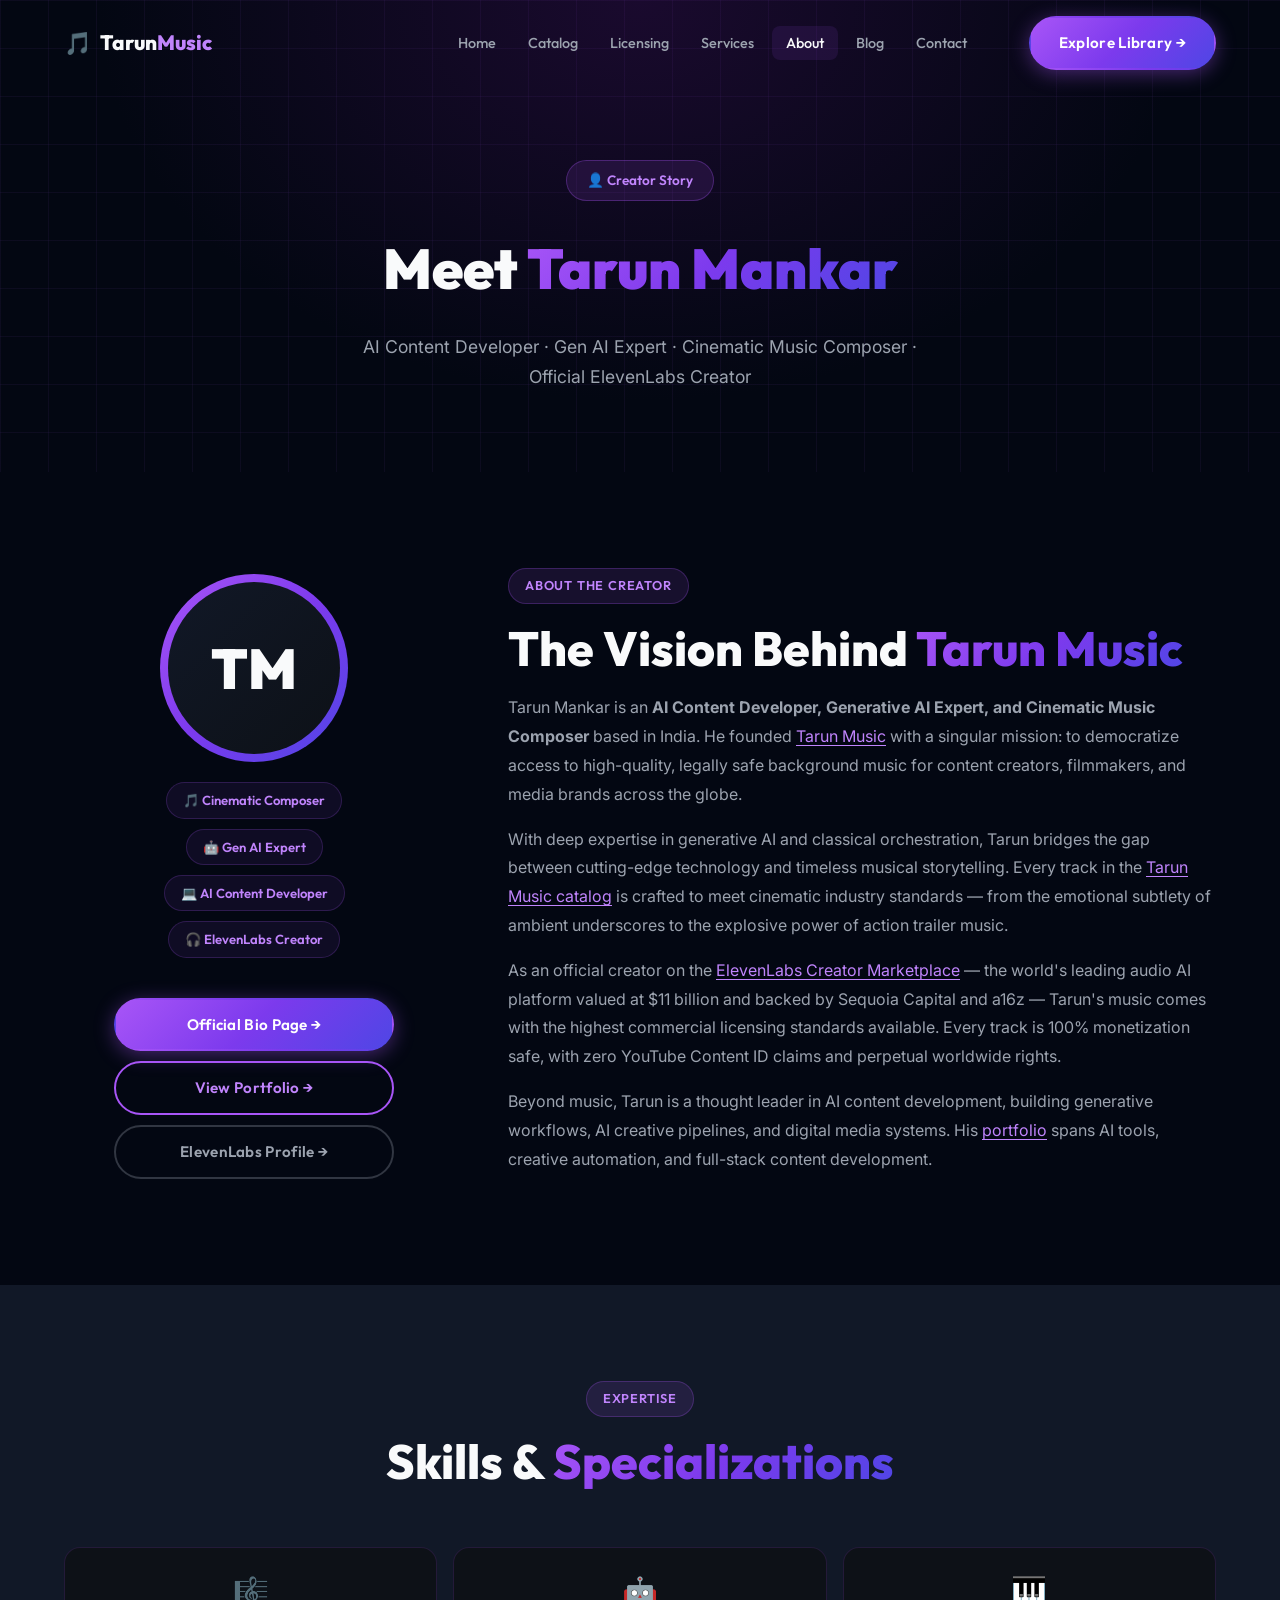
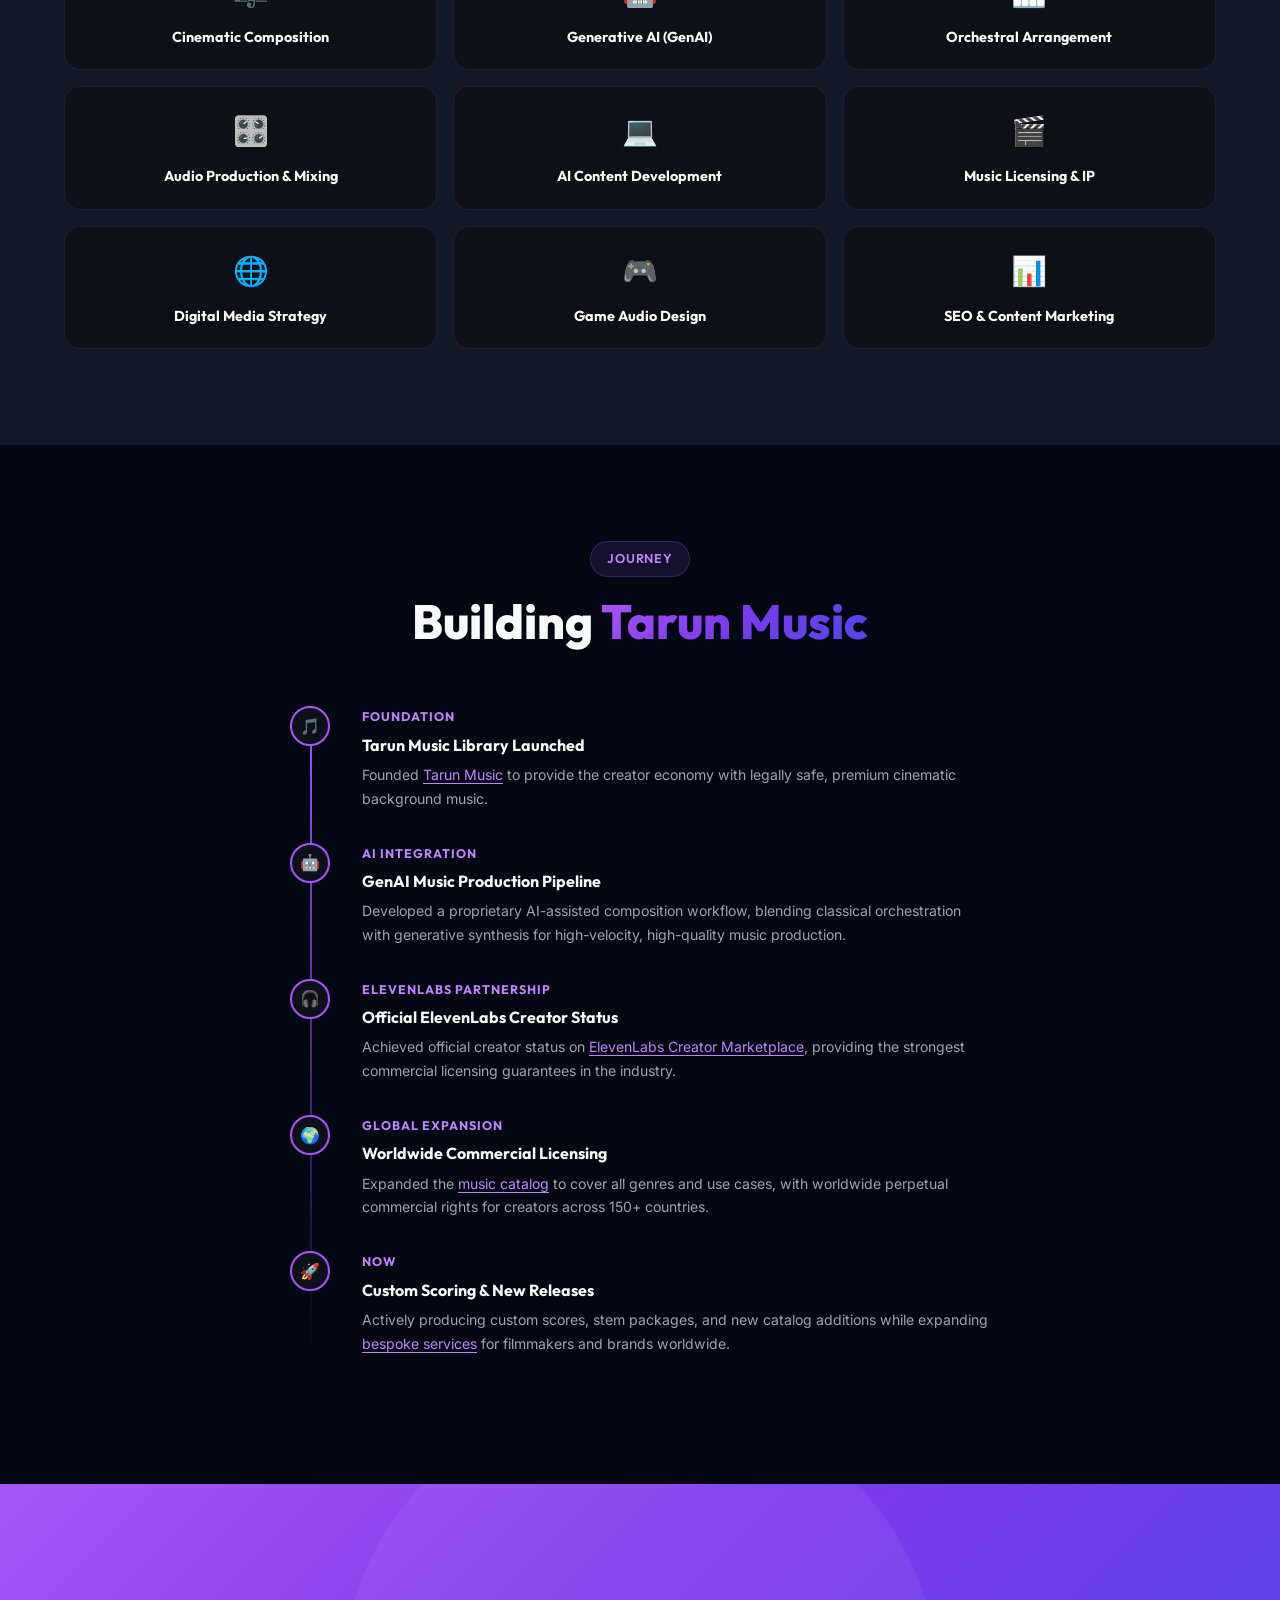
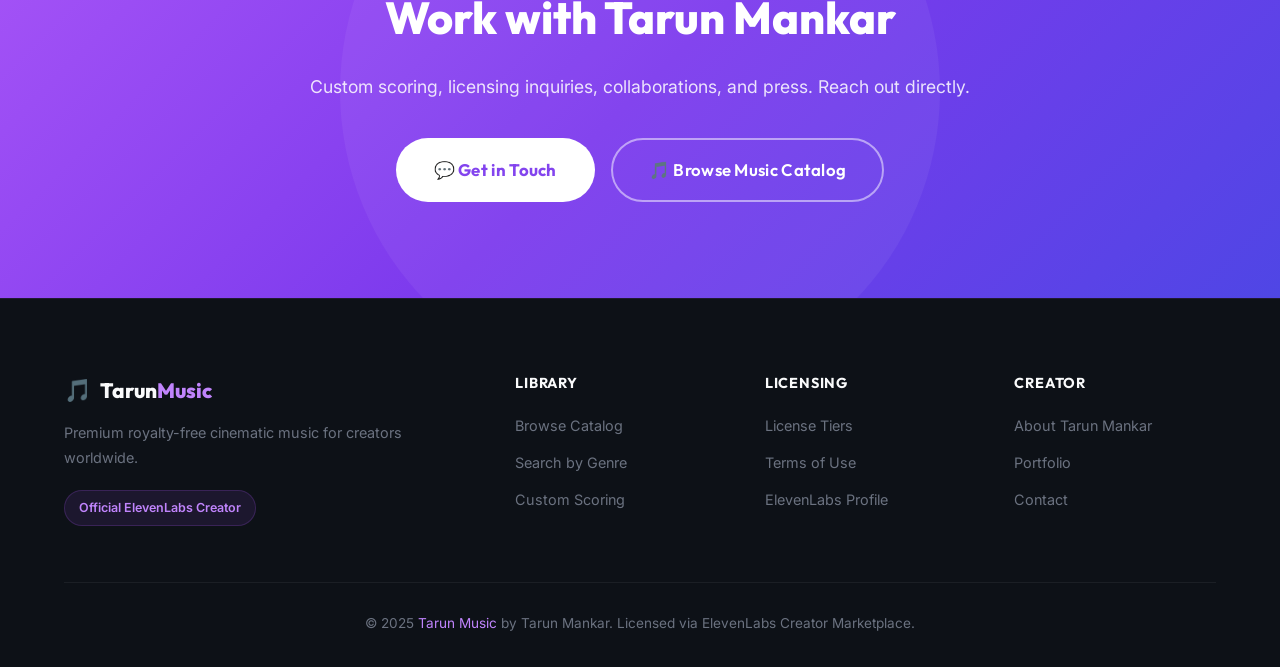
==== about.html @ e1d37060 "feat: Tarun Music SEO Backlink Site - initial release" ====
<!DOCTYPE html>
<html lang="en">
<head>
  <meta charset="UTF-8" />
  <meta name="viewport" content="width=device-width, initial-scale=1.0" />
  <title>About Tarun Mankar — AI Content Developer & Cinematic Music Composer</title>
  <meta name="description" content="Meet Tarun Mankar — AI Content Developer, Gen AI Expert & Cinematic Music Composer behind Tarun Music. Official ElevenLabs Creator. Builder of India's premier royalty-free music library." />
  <meta name="keywords" content="tarun mankar, ai content developer, gen ai expert, cinematic music composer, elevenlabs creator, tarun music about, india music composer" />
  <link rel="canonical" href="https://www.tarunmusic.co.in/about" />
  <link rel="preconnect" href="https://fonts.googleapis.com" />
  <link rel="preconnect" href="https://fonts.gstatic.com" crossorigin />
  <link href="https://fonts.googleapis.com/css2?family=Outfit:wght@300;400;500;600;700;800;900&family=Inter:wght@300;400;500;600&display=swap" rel="stylesheet" />
  <link rel="stylesheet" href="css/style.css" />
  <style>
    .timeline {
      position: relative;
      max-width: 700px;
      margin: 40px auto 0;
    }
    .timeline::before {
      content: '';
      position: absolute;
      left: 20px;
      top: 0;
      bottom: 0;
      width: 2px;
      background: linear-gradient(to bottom, var(--primary), transparent);
    }
    .timeline-item {
      display: flex;
      gap: 32px;
      align-items: flex-start;
      margin-bottom: 32px;
      position: relative;
    }
    .tl-dot {
      width: 40px;
      height: 40px;
      flex-shrink: 0;
      border-radius: 50%;
      background: var(--bg-card);
      border: 2px solid var(--primary);
      display: flex;
      align-items: center;
      justify-content: center;
      font-size: 1rem;
      z-index: 1;
    }
    .tl-content { flex-grow: 1; }
    .tl-year {
      font-family: var(--font-heading);
      font-size: 0.78rem;
      font-weight: 700;
      color: var(--primary-light);
      letter-spacing: 1px;
      text-transform: uppercase;
      margin-bottom: 4px;
    }
    .tl-title {
      font-family: var(--font-heading);
      font-weight: 700;
      margin-bottom: 4px;
    }
    .tl-desc { font-size: 0.88rem; color: var(--text-secondary); }
    .skills-grid {
      display: grid;
      grid-template-columns: repeat(3, 1fr);
      gap: 16px;
      margin-top: 32px;
    }
    .skill-item {
      background: var(--bg-card);
      border: 1px solid var(--bg-card-border);
      border-radius: var(--radius);
      padding: 20px;
      text-align: center;
      transition: all var(--transition);
    }
    .skill-item:hover {
      border-color: rgba(168,85,247,0.4);
      transform: translateY(-3px);
    }
    .skill-icon { font-size: 1.8rem; margin-bottom: 8px; }
    .skill-name { font-family: var(--font-heading); font-weight: 700; font-size: 0.9rem; }
    @media (max-width: 768px) {
      .skills-grid { grid-template-columns: repeat(2, 1fr); }
    }
  </style>
</head>
<body>
  <nav class="navbar" id="navbar">
    <div class="nav-container">
      <a href="index.html" class="nav-logo">
        <span class="logo-icon">🎵</span>
        <span class="logo-text">Tarun<span class="logo-accent">Music</span></span>
      </a>
      <ul class="nav-links" id="navLinks">
        <li><a href="index.html" class="nav-link">Home</a></li>
        <li><a href="catalog.html" class="nav-link">Catalog</a></li>
        <li><a href="licensing.html" class="nav-link">Licensing</a></li>
        <li><a href="services.html" class="nav-link">Services</a></li>
        <li><a href="about.html" class="nav-link active">About</a></li>
        <li><a href="blog.html" class="nav-link">Blog</a></li>
        <li><a href="contact.html" class="nav-link">Contact</a></li>
      </ul>
      <a href="https://www.tarunmusic.co.in/catalog" target="_blank" rel="noopener" class="btn btn-primary nav-cta">Explore Library →</a>
      <button class="hamburger" id="hamburger" aria-label="Toggle menu">
        <span></span><span></span><span></span>
      </button>
    </div>
  </nav>

  <section class="page-hero">
    <div class="container">
      <div class="hero-badge">👤 Creator Story</div>
      <h1 class="page-hero-title">Meet <span class="gradient-text">Tarun Mankar</span></h1>
      <p class="page-hero-subtitle">AI Content Developer · Gen AI Expert · Cinematic Music Composer · Official ElevenLabs Creator</p>
    </div>
  </section>

  <!-- Creator Bio -->
  <section class="section" style="background: var(--bg-base);">
    <div class="container">
      <div class="creator-inner">
        <div class="creator-visual">
          <div class="creator-avatar">
            <div class="avatar-ring"></div>
            <div class="avatar-inner">TM</div>
          </div>
          <div class="creator-badges">
            <div class="cb-badge">🎵 Cinematic Composer</div>
            <div class="cb-badge">🤖 Gen AI Expert</div>
            <div class="cb-badge">💻 AI Content Developer</div>
            <div class="cb-badge">🎧 ElevenLabs Creator</div>
          </div>
          <div style="margin-top: 16px; display: flex; flex-direction: column; gap: 10px; align-items: center; width: 100%;">
            <a href="https://www.tarunmusic.co.in/about" target="_blank" rel="noopener" class="btn btn-primary" style="width: 100%; max-width: 280px; justify-content: center;" id="about-official-btn">Official Bio Page →</a>
            <a href="https://tarunmankar.github.io/" target="_blank" rel="noopener" class="btn btn-outline" style="width: 100%; max-width: 280px; justify-content: center;" id="about-portfolio-btn">View Portfolio →</a>
            <a href="https://elevenlabs.io/app/music/explore/creator/LfAdKsiGjPdvt8Qcs1o6" target="_blank" rel="noopener" class="btn btn-ghost" style="width: 100%; max-width: 280px; justify-content: center;" id="about-el-btn">ElevenLabs Profile →</a>
          </div>
        </div>
        <div class="creator-content">
          <span class="section-tag">About the Creator</span>
          <h2 class="section-title">The Vision Behind <span class="gradient-text">Tarun Music</span></h2>
          <p class="creator-bio">
            Tarun Mankar is an <strong>AI Content Developer, Generative AI Expert, and Cinematic Music Composer</strong> based in India. He founded <a href="https://www.tarunmusic.co.in" target="_blank" rel="noopener" class="inline-link">Tarun Music</a> with a singular mission: to democratize access to high-quality, legally safe background music for content creators, filmmakers, and media brands across the globe.
          </p>
          <p class="creator-bio">
            With deep expertise in generative AI and classical orchestration, Tarun bridges the gap between cutting-edge technology and timeless musical storytelling. Every track in the <a href="https://www.tarunmusic.co.in/catalog" target="_blank" rel="noopener" class="inline-link">Tarun Music catalog</a> is crafted to meet cinematic industry standards — from the emotional subtlety of ambient underscores to the explosive power of action trailer music.
          </p>
          <p class="creator-bio">
            As an official creator on the <a href="https://elevenlabs.io/app/music/explore/creator/LfAdKsiGjPdvt8Qcs1o6" target="_blank" rel="noopener" class="inline-link">ElevenLabs Creator Marketplace</a> — the world's leading audio AI platform valued at $11 billion and backed by Sequoia Capital and a16z — Tarun's music comes with the highest commercial licensing standards available. Every track is 100% monetization safe, with zero YouTube Content ID claims and perpetual worldwide rights.
          </p>
          <p class="creator-bio">
            Beyond music, Tarun is a thought leader in AI content development, building generative workflows, AI creative pipelines, and digital media systems. His <a href="https://tarunmankar.github.io/" target="_blank" rel="noopener" class="inline-link">portfolio</a> spans AI tools, creative automation, and full-stack content development.
          </p>
        </div>
      </div>
    </div>
  </section>

  <!-- Skills -->
  <section class="section" style="background: var(--bg-card-2);">
    <div class="container">
      <div class="section-header">
        <span class="section-tag">Expertise</span>
        <h2 class="section-title">Skills &amp; <span class="gradient-text">Specializations</span></h2>
      </div>
      <div class="skills-grid">
        <div class="skill-item"><div class="skill-icon">🎼</div><div class="skill-name">Cinematic Composition</div></div>
        <div class="skill-item"><div class="skill-icon">🤖</div><div class="skill-name">Generative AI (GenAI)</div></div>
        <div class="skill-item"><div class="skill-icon">🎹</div><div class="skill-name">Orchestral Arrangement</div></div>
        <div class="skill-item"><div class="skill-icon">🎛️</div><div class="skill-name">Audio Production &amp; Mixing</div></div>
        <div class="skill-item"><div class="skill-icon">💻</div><div class="skill-name">AI Content Development</div></div>
        <div class="skill-item"><div class="skill-icon">🎬</div><div class="skill-name">Music Licensing &amp; IP</div></div>
        <div class="skill-item"><div class="skill-icon">🌐</div><div class="skill-name">Digital Media Strategy</div></div>
        <div class="skill-item"><div class="skill-icon">🎮</div><div class="skill-name">Game Audio Design</div></div>
        <div class="skill-item"><div class="skill-icon">📊</div><div class="skill-name">SEO &amp; Content Marketing</div></div>
      </div>
    </div>
  </section>

  <!-- Timeline -->
  <section class="section" style="background: var(--bg-base);">
    <div class="container">
      <div class="section-header">
        <span class="section-tag">Journey</span>
        <h2 class="section-title">Building <span class="gradient-text">Tarun Music</span></h2>
      </div>
      <div class="timeline">
        <div class="timeline-item">
          <div class="tl-dot">🎵</div>
          <div class="tl-content">
            <div class="tl-year">Foundation</div>
            <div class="tl-title">Tarun Music Library Launched</div>
            <p class="tl-desc">Founded <a href="https://www.tarunmusic.co.in" target="_blank" rel="noopener" class="inline-link">Tarun Music</a> to provide the creator economy with legally safe, premium cinematic background music.</p>
          </div>
        </div>
        <div class="timeline-item">
          <div class="tl-dot">🤖</div>
          <div class="tl-content">
            <div class="tl-year">AI Integration</div>
            <div class="tl-title">GenAI Music Production Pipeline</div>
            <p class="tl-desc">Developed a proprietary AI-assisted composition workflow, blending classical orchestration with generative synthesis for high-velocity, high-quality music production.</p>
          </div>
        </div>
        <div class="timeline-item">
          <div class="tl-dot">🎧</div>
          <div class="tl-content">
            <div class="tl-year">ElevenLabs Partnership</div>
            <div class="tl-title">Official ElevenLabs Creator Status</div>
            <p class="tl-desc">Achieved official creator status on <a href="https://elevenlabs.io/app/music/explore/creator/LfAdKsiGjPdvt8Qcs1o6" target="_blank" rel="noopener" class="inline-link">ElevenLabs Creator Marketplace</a>, providing the strongest commercial licensing guarantees in the industry.</p>
          </div>
        </div>
        <div class="timeline-item">
          <div class="tl-dot">🌍</div>
          <div class="tl-content">
            <div class="tl-year">Global Expansion</div>
            <div class="tl-title">Worldwide Commercial Licensing</div>
            <p class="tl-desc">Expanded the <a href="https://www.tarunmusic.co.in/catalog" target="_blank" rel="noopener" class="inline-link">music catalog</a> to cover all genres and use cases, with worldwide perpetual commercial rights for creators across 150+ countries.</p>
          </div>
        </div>
        <div class="timeline-item">
          <div class="tl-dot">🚀</div>
          <div class="tl-content">
            <div class="tl-year">Now</div>
            <div class="tl-title">Custom Scoring &amp; New Releases</div>
            <p class="tl-desc">Actively producing custom scores, stem packages, and new catalog additions while expanding <a href="https://www.tarunmusic.co.in/services" target="_blank" rel="noopener" class="inline-link">bespoke services</a> for filmmakers and brands worldwide.</p>
          </div>
        </div>
      </div>
    </div>
  </section>

  <section class="cta-banner section">
    <div class="container">
      <div class="cta-inner">
        <div class="cta-orb"></div>
        <h2 class="cta-title">Work with Tarun Mankar</h2>
        <p class="cta-subtitle">Custom scoring, licensing inquiries, collaborations, and press. Reach out directly.</p>
        <div class="cta-buttons">
          <a href="https://www.tarunmusic.co.in/contact" target="_blank" rel="noopener" class="btn btn-white btn-lg" id="cta-about-contact">💬 Get in Touch</a>
          <a href="https://www.tarunmusic.co.in/catalog" target="_blank" rel="noopener" class="btn btn-outline-white btn-lg" id="cta-about-catalog">🎵 Browse Music Catalog</a>
        </div>
      </div>
    </div>
  </section>

  <footer class="footer">
    <div class="container">
      <div class="footer-grid">
        <div class="footer-brand"><a href="index.html" class="nav-logo"><span class="logo-icon">🎵</span><span class="logo-text">Tarun<span class="logo-accent">Music</span></span></a><p class="footer-tagline">Premium royalty-free cinematic music for creators worldwide.</p><div class="footer-el-badge">Official ElevenLabs Creator</div></div>
        <div class="footer-col"><h4 class="footer-heading">Library</h4><ul class="footer-links"><li><a href="https://www.tarunmusic.co.in/catalog" target="_blank" rel="noopener">Browse Catalog</a></li><li><a href="https://www.tarunmusic.co.in/search" target="_blank" rel="noopener">Search by Genre</a></li><li><a href="https://www.tarunmusic.co.in/services" target="_blank" rel="noopener">Custom Scoring</a></li></ul></div>
        <div class="footer-col"><h4 class="footer-heading">Licensing</h4><ul class="footer-links"><li><a href="https://www.tarunmusic.co.in/licensing" target="_blank" rel="noopener">License Tiers</a></li><li><a href="https://www.tarunmusic.co.in/terms" target="_blank" rel="noopener">Terms of Use</a></li><li><a href="https://elevenlabs.io/app/music/explore/creator/LfAdKsiGjPdvt8Qcs1o6" target="_blank" rel="noopener">ElevenLabs Profile</a></li></ul></div>
        <div class="footer-col"><h4 class="footer-heading">Creator</h4><ul class="footer-links"><li><a href="https://www.tarunmusic.co.in/about" target="_blank" rel="noopener">About Tarun Mankar</a></li><li><a href="https://tarunmankar.github.io/" target="_blank" rel="noopener">Portfolio</a></li><li><a href="https://www.tarunmusic.co.in/contact" target="_blank" rel="noopener">Contact</a></li></ul></div>
      </div>
      <div class="footer-bottom"><p>© 2025 <a href="https://www.tarunmusic.co.in" target="_blank" rel="noopener">Tarun Music</a> by Tarun Mankar. Licensed via ElevenLabs Creator Marketplace.</p></div>
    </div>
  </footer>

  <script src="js/main.js"></script>
</body>
</html>
---- css/style.css ----
/* =============================================
   Tarun Music Backlink Site — Main Stylesheet
   ============================================= */

@import url('https://fonts.googleapis.com/css2?family=Outfit:wght@300;400;500;600;700;800;900&family=Inter:wght@300;400;500;600&display=swap');

/* === CSS Variables === */
:root {
  --primary: #a855f7;
  --primary-dark: #7c3aed;
  --primary-light: #c084fc;
  --accent: #f59e0b;
  --accent-glow: #fbbf24;
  --bg-base: #030712;
  --bg-card: #0d1117;
  --bg-card-2: #111827;
  --bg-card-border: rgba(168,85,247,0.15);
  --text-primary: #f9fafb;
  --text-secondary: #9ca3af;
  --text-muted: #6b7280;
  --gradient-main: linear-gradient(135deg, #a855f7 0%, #7c3aed 50%, #4f46e5 100%);
  --gradient-accent: linear-gradient(135deg, #f59e0b 0%, #a855f7 100%);
  --gradient-hero: radial-gradient(ellipse at top, #1a0a2e 0%, #030712 60%);
  --shadow-glow: 0 0 40px rgba(168,85,247,0.3);
  --shadow-card: 0 4px 24px rgba(0,0,0,0.4);
  --radius: 16px;
  --radius-sm: 8px;
  --radius-lg: 24px;
  --transition: 0.3s cubic-bezier(0.4, 0, 0.2, 1);
  --font-heading: 'Outfit', sans-serif;
  --font-body: 'Inter', sans-serif;
}

/* === Reset === */
*, *::before, *::after { box-sizing: border-box; margin: 0; padding: 0; }

html {
  scroll-behavior: smooth;
  font-size: 16px;
}

body {
  font-family: var(--font-body);
  background: var(--bg-base);
  color: var(--text-primary);
  line-height: 1.7;
  overflow-x: hidden;
}

a { color: inherit; text-decoration: none; }
img { max-width: 100%; display: block; }
ul { list-style: none; }

.container {
  max-width: 1200px;
  margin: 0 auto;
  padding: 0 24px;
}

.section {
  padding: 96px 0;
}

/* === Gradient Text === */
.gradient-text {
  background: var(--gradient-main);
  -webkit-background-clip: text;
  -webkit-text-fill-color: transparent;
  background-clip: text;
}

/* === Inline Links === */
.inline-link {
  color: var(--primary-light);
  text-decoration: underline;
  text-underline-offset: 3px;
  transition: color var(--transition);
}
.inline-link:hover { color: var(--accent-glow); }

/* ===================== BUTTONS ===================== */
.btn {
  display: inline-flex;
  align-items: center;
  gap: 8px;
  padding: 12px 28px;
  border-radius: 50px;
  font-family: var(--font-heading);
  font-weight: 600;
  font-size: 0.95rem;
  letter-spacing: 0.3px;
  border: 2px solid transparent;
  cursor: pointer;
  transition: all var(--transition);
  white-space: nowrap;
  text-decoration: none;
}
.btn-lg { padding: 16px 36px; font-size: 1.05rem; }
.btn-primary {
  background: var(--gradient-main);
  color: #fff;
  border-color: transparent;
  box-shadow: 0 4px 20px rgba(168,85,247,0.4);
}
.btn-primary:hover {
  transform: translateY(-2px);
  box-shadow: 0 8px 32px rgba(168,85,247,0.6);
}
.btn-outline {
  background: transparent;
  color: var(--primary-light);
  border-color: var(--primary);
}
.btn-outline:hover {
  background: rgba(168,85,247,0.1);
  transform: translateY(-2px);
}
.btn-ghost {
  background: transparent;
  color: var(--text-secondary);
  border-color: rgba(156,163,175,0.3);
}
.btn-ghost:hover {
  color: var(--text-primary);
  border-color: rgba(156,163,175,0.6);
  transform: translateY(-2px);
}
.btn-white {
  background: #fff;
  color: var(--primary-dark);
  border-color: transparent;
  font-weight: 700;
}
.btn-white:hover {
  transform: translateY(-2px);
  box-shadow: 0 8px 32px rgba(255,255,255,0.3);
}
.btn-outline-white {
  background: transparent;
  color: #fff;
  border-color: rgba(255,255,255,0.5);
}
.btn-outline-white:hover {
  background: rgba(255,255,255,0.1);
  transform: translateY(-2px);
}

/* ===================== NAVBAR ===================== */
.navbar {
  position: fixed;
  top: 0;
  left: 0;
  right: 0;
  z-index: 1000;
  padding: 16px 0;
  background: transparent;
  transition: all var(--transition);
}
.navbar.scrolled {
  background: rgba(3,7,18,0.92);
  backdrop-filter: blur(20px);
  border-bottom: 1px solid rgba(168,85,247,0.15);
  padding: 12px 0;
}
.nav-container {
  max-width: 1200px;
  margin: 0 auto;
  padding: 0 24px;
  display: flex;
  align-items: center;
  gap: 32px;
}
.nav-logo {
  display: flex;
  align-items: center;
  gap: 8px;
  font-family: var(--font-heading);
  font-weight: 800;
  font-size: 1.3rem;
  flex-shrink: 0;
}
.logo-icon { font-size: 1.4rem; }
.logo-accent { color: var(--primary-light); }
.nav-links {
  display: flex;
  align-items: center;
  gap: 4px;
  margin-left: auto;
}
.nav-link {
  padding: 8px 14px;
  border-radius: 8px;
  font-family: var(--font-heading);
  font-weight: 500;
  font-size: 0.9rem;
  color: var(--text-secondary);
  transition: all var(--transition);
}
.nav-link:hover, .nav-link.active {
  color: var(--text-primary);
  background: rgba(168,85,247,0.1);
}
.nav-cta { margin-left: 16px; flex-shrink: 0; }
.hamburger {
  display: none;
  flex-direction: column;
  gap: 5px;
  cursor: pointer;
  background: none;
  border: none;
  padding: 4px;
  margin-left: auto;
}
.hamburger span {
  display: block;
  width: 24px;
  height: 2px;
  background: var(--text-primary);
  border-radius: 2px;
  transition: all var(--transition);
}

/* ===================== HERO ===================== */
.hero {
  position: relative;
  min-height: 100vh;
  display: flex;
  align-items: center;
  overflow: hidden;
  padding-top: 80px;
}
.hero-bg {
  position: absolute;
  inset: 0;
  background: var(--gradient-hero);
  z-index: 0;
}
.hero-grid {
  position: absolute;
  inset: 0;
  background-image:
    linear-gradient(rgba(168,85,247,0.05) 1px, transparent 1px),
    linear-gradient(90deg, rgba(168,85,247,0.05) 1px, transparent 1px);
  background-size: 48px 48px;
  mask-image: radial-gradient(ellipse at center, black 30%, transparent 80%);
}
.hero-orb {
  position: absolute;
  border-radius: 50%;
  filter: blur(80px);
  opacity: 0.5;
  animation: orbFloat 8s ease-in-out infinite;
}
.hero-orb-1 {
  width: 500px; height: 500px;
  background: radial-gradient(circle, #7c3aed 0%, transparent 70%);
  top: -100px; left: -100px;
  animation-delay: 0s;
}
.hero-orb-2 {
  width: 400px; height: 400px;
  background: radial-gradient(circle, #4f46e5 0%, transparent 70%);
  bottom: -80px; right: -80px;
  animation-delay: 3s;
}
.hero-orb-3 {
  width: 300px; height: 300px;
  background: radial-gradient(circle, #f59e0b 0%, transparent 70%);
  top: 50%; right: 25%;
  opacity: 0.2;
  animation-delay: 6s;
}
@keyframes orbFloat {
  0%, 100% { transform: translateY(0) scale(1); }
  50% { transform: translateY(-30px) scale(1.05); }
}
.hero-content {
  position: relative;
  z-index: 2;
  text-align: center;
  max-width: 900px;
  margin: 0 auto;
  padding: 40px 24px;
}
.hero-badge {
  display: inline-flex;
  align-items: center;
  gap: 8px;
  background: rgba(168,85,247,0.12);
  border: 1px solid rgba(168,85,247,0.3);
  border-radius: 50px;
  padding: 8px 20px;
  font-size: 0.85rem;
  font-family: var(--font-heading);
  font-weight: 600;
  color: var(--primary-light);
  margin-bottom: 28px;
  animation: fadeInDown 0.8s ease both;
}
.badge-dot {
  width: 8px; height: 8px;
  background: var(--primary-light);
  border-radius: 50%;
  animation: pulse 2s ease-in-out infinite;
}
@keyframes pulse {
  0%, 100% { opacity: 1; transform: scale(1); }
  50% { opacity: 0.5; transform: scale(0.8); }
}
.hero-title {
  font-family: var(--font-heading);
  font-size: clamp(2.4rem, 6vw, 4.5rem);
  font-weight: 900;
  line-height: 1.1;
  margin-bottom: 24px;
  animation: fadeInUp 0.8s ease 0.2s both;
}
.hero-subtitle {
  font-size: clamp(1rem, 2.5vw, 1.25rem);
  color: var(--text-secondary);
  max-width: 640px;
  margin: 0 auto 36px;
  animation: fadeInUp 0.8s ease 0.4s both;
}
.hero-subtitle strong { color: var(--text-primary); }
.hero-ctas {
  display: flex;
  align-items: center;
  justify-content: center;
  gap: 16px;
  flex-wrap: wrap;
  margin-bottom: 56px;
  animation: fadeInUp 0.8s ease 0.6s both;
}
.hero-stats {
  display: flex;
  align-items: center;
  justify-content: center;
  gap: 0;
  background: rgba(255,255,255,0.04);
  border: 1px solid rgba(168,85,247,0.2);
  border-radius: var(--radius);
  padding: 20px 32px;
  flex-wrap: wrap;
  animation: fadeInUp 0.8s ease 0.8s both;
}
.stat-item {
  display: flex;
  flex-direction: column;
  align-items: center;
  gap: 4px;
  padding: 0 28px;
}
.stat-number {
  font-family: var(--font-heading);
  font-size: 1.8rem;
  font-weight: 800;
  background: var(--gradient-main);
  -webkit-background-clip: text;
  -webkit-text-fill-color: transparent;
  background-clip: text;
}
.stat-label {
  font-size: 0.8rem;
  color: var(--text-muted);
  font-weight: 500;
}
.stat-divider {
  width: 1px;
  height: 40px;
  background: rgba(168,85,247,0.2);
}
.hero-scroll-indicator {
  position: absolute;
  bottom: 32px;
  left: 50%;
  transform: translateX(-50%);
  z-index: 2;
}
.scroll-dot {
  width: 24px; height: 40px;
  border: 2px solid rgba(168,85,247,0.4);
  border-radius: 12px;
  position: relative;
}
.scroll-dot::after {
  content: '';
  position: absolute;
  top: 6px; left: 50%;
  transform: translateX(-50%);
  width: 4px; height: 8px;
  background: var(--primary-light);
  border-radius: 2px;
  animation: scrollBounce 1.5s ease-in-out infinite;
}
@keyframes scrollBounce {
  0%, 100% { transform: translateX(-50%) translateY(0); opacity: 1; }
  100% { transform: translateX(-50%) translateY(12px); opacity: 0; }
}

/* Animations */
@keyframes fadeInUp {
  from { opacity: 0; transform: translateY(30px); }
  to { opacity: 1; transform: translateY(0); }
}
@keyframes fadeInDown {
  from { opacity: 0; transform: translateY(-20px); }
  to { opacity: 1; transform: translateY(0); }
}
.reveal {
  opacity: 0;
  transform: translateY(32px);
  transition: opacity 0.7s ease, transform 0.7s ease;
}
.reveal.visible {
  opacity: 1;
  transform: translateY(0);
}

/* ===================== TRUST BANNER ===================== */
.trust-banner {
  background: rgba(168,85,247,0.06);
  border-top: 1px solid rgba(168,85,247,0.15);
  border-bottom: 1px solid rgba(168,85,247,0.15);
  padding: 20px 0;
}
.trust-inner {
  display: flex;
  align-items: center;
  gap: 28px;
  flex-wrap: wrap;
  justify-content: center;
}
.trust-label {
  font-family: var(--font-heading);
  font-weight: 600;
  font-size: 0.85rem;
  color: var(--text-muted);
  text-transform: uppercase;
  letter-spacing: 1px;
}
.trust-items {
  display: flex;
  align-items: center;
  gap: 20px;
  flex-wrap: wrap;
  justify-content: center;
}
.trust-item {
  display: flex;
  align-items: center;
  gap: 8px;
  font-size: 0.9rem;
  font-weight: 500;
  color: var(--text-secondary);
}
.trust-icon { font-size: 1rem; }

/* ===================== SECTION HEADERS ===================== */
.section-header {
  text-align: center;
  max-width: 700px;
  margin: 0 auto 56px;
}
.section-tag {
  display: inline-block;
  background: rgba(168,85,247,0.12);
  border: 1px solid rgba(168,85,247,0.25);
  color: var(--primary-light);
  border-radius: 50px;
  padding: 6px 16px;
  font-size: 0.8rem;
  font-family: var(--font-heading);
  font-weight: 600;
  letter-spacing: 0.8px;
  text-transform: uppercase;
  margin-bottom: 16px;
}
.section-title {
  font-family: var(--font-heading);
  font-size: clamp(1.8rem, 4vw, 3rem);
  font-weight: 800;
  line-height: 1.2;
  margin-bottom: 16px;
}
.section-subtitle {
  color: var(--text-secondary);
  font-size: 1.05rem;
  line-height: 1.7;
}

/* ===================== GENRES ===================== */
.genres-section { background: var(--bg-base); }
.genres-grid {
  display: grid;
  grid-template-columns: repeat(3, 1fr);
  gap: 20px;
}
.genre-card {
  background: var(--bg-card);
  border: 1px solid var(--bg-card-border);
  border-radius: var(--radius);
  padding: 32px 28px;
  display: flex;
  flex-direction: column;
  gap: 12px;
  cursor: pointer;
  transition: all var(--transition);
  text-decoration: none;
  position: relative;
  overflow: hidden;
}
.genre-card::before {
  content: '';
  position: absolute;
  inset: 0;
  background: var(--gradient-main);
  opacity: 0;
  transition: opacity var(--transition);
}
.genre-card:hover {
  transform: translateY(-6px);
  border-color: rgba(168,85,247,0.5);
  box-shadow: var(--shadow-glow);
}
.genre-card:hover::before { opacity: 0.05; }
.genre-card-custom {
  background: linear-gradient(135deg, rgba(245,158,11,0.08) 0%, rgba(168,85,247,0.08) 100%);
  border-color: rgba(245,158,11,0.2);
}
.genre-icon-wrap {
  font-size: 2.2rem;
  position: relative;
  z-index: 1;
}
.genre-name {
  font-family: var(--font-heading);
  font-size: 1.15rem;
  font-weight: 700;
  position: relative;
  z-index: 1;
}
.genre-desc {
  font-size: 0.9rem;
  color: var(--text-secondary);
  line-height: 1.6;
  flex-grow: 1;
  position: relative;
  z-index: 1;
}
.genre-link {
  font-family: var(--font-heading);
  font-size: 0.85rem;
  font-weight: 600;
  color: var(--primary-light);
  position: relative;
  z-index: 1;
  transition: color var(--transition);
}
.genre-card:hover .genre-link { color: var(--accent-glow); }

/* ===================== WHY SECTION ===================== */
.why-section { background: var(--bg-card-2); }
.why-inner {
  display: grid;
  grid-template-columns: 1fr 1fr;
  gap: 64px;
  align-items: center;
}
.why-features { display: flex; flex-direction: column; gap: 28px; margin: 32px 0; }
.why-feature { display: flex; gap: 16px; align-items: flex-start; }
.feature-icon {
  font-size: 1.6rem;
  flex-shrink: 0;
  width: 48px;
  height: 48px;
  display: flex;
  align-items: center;
  justify-content: center;
  background: rgba(168,85,247,0.1);
  border-radius: var(--radius-sm);
  border: 1px solid rgba(168,85,247,0.2);
}
.feature-text h4 {
  font-family: var(--font-heading);
  font-weight: 700;
  margin-bottom: 6px;
}
.feature-text p { font-size: 0.9rem; color: var(--text-secondary); }

/* Visual Card */
.visual-card {
  background: var(--bg-card);
  border: 1px solid rgba(168,85,247,0.25);
  border-radius: var(--radius-lg);
  overflow: hidden;
  box-shadow: var(--shadow-glow);
}
.vc-header {
  background: rgba(168,85,247,0.08);
  border-bottom: 1px solid rgba(168,85,247,0.15);
  padding: 14px 20px;
  display: flex;
  align-items: center;
  gap: 8px;
}
.vc-dot { width: 12px; height: 12px; border-radius: 50%; }
.vc-dot.red { background: #ef4444; }
.vc-dot.yellow { background: #f59e0b; }
.vc-dot.green { background: #10b981; }
.vc-title {
  margin-left: auto;
  font-family: var(--font-heading);
  font-size: 0.85rem;
  color: var(--text-muted);
}
.vc-body { padding: 28px; }
.vc-badge {
  display: inline-block;
  background: rgba(16,185,129,0.15);
  border: 1px solid rgba(16,185,129,0.3);
  color: #10b981;
  border-radius: 50px;
  padding: 4px 14px;
  font-size: 0.75rem;
  font-weight: 700;
  letter-spacing: 1px;
  margin-bottom: 16px;
}
.vc-name {
  font-family: var(--font-heading);
  font-size: 1.5rem;
  font-weight: 800;
  background: var(--gradient-main);
  -webkit-background-clip: text;
  -webkit-text-fill-color: transparent;
  background-clip: text;
}
.vc-sub { font-size: 0.85rem; color: var(--text-muted); margin-top: 4px; }
.vc-divider { height: 1px; background: rgba(168,85,247,0.15); margin: 20px 0; }
.vc-row {
  display: flex;
  justify-content: space-between;
  align-items: center;
  padding: 8px 0;
  border-bottom: 1px solid rgba(255,255,255,0.04);
  font-size: 0.9rem;
}
.vc-row span { color: var(--text-muted); }
.vc-row strong { font-family: var(--font-heading); }
.vc-row .safe { color: #10b981; }
.vc-issuer {
  margin-top: 20px;
  font-size: 0.78rem;
  color: var(--text-muted);
  text-align: center;
  font-style: italic;
}

/* ===================== LICENSING PREVIEW ===================== */
.licensing-preview { background: var(--bg-base); }
.license-cards {
  display: grid;
  grid-template-columns: repeat(3, 1fr);
  gap: 20px;
}
.license-card {
  background: var(--bg-card);
  border: 1px solid var(--bg-card-border);
  border-radius: var(--radius);
  padding: 36px 28px;
  position: relative;
  transition: all var(--transition);
}
.license-card:hover {
  transform: translateY(-4px);
  box-shadow: var(--shadow-card);
}
.license-card-featured {
  background: linear-gradient(135deg, rgba(168,85,247,0.1) 0%, rgba(79,70,229,0.1) 100%);
  border-color: rgba(168,85,247,0.4);
  box-shadow: var(--shadow-glow);
}
.lc-badge {
  position: absolute;
  top: -1px;
  right: 20px;
  background: var(--gradient-main);
  color: #fff;
  font-size: 0.75rem;
  font-weight: 700;
  font-family: var(--font-heading);
  padding: 5px 14px;
  border-radius: 0 0 8px 8px;
  letter-spacing: 0.5px;
}
.lc-icon { font-size: 2rem; margin-bottom: 12px; }
.lc-title {
  font-family: var(--font-heading);
  font-size: 1.3rem;
  font-weight: 700;
  margin-bottom: 10px;
}
.lc-desc { font-size: 0.9rem; color: var(--text-secondary); margin-bottom: 20px; line-height: 1.6; }
.lc-features { display: flex; flex-direction: column; gap: 8px; margin-bottom: 28px; }
.lc-features li { font-size: 0.88rem; color: var(--text-secondary); }
.lc-btn { width: 100%; justify-content: center; }
.license-footer {
  text-align: center;
  margin-top: 32px;
  color: var(--text-muted);
  font-size: 0.95rem;
}

/* ===================== CREATOR SECTION ===================== */
.creator-section { background: var(--bg-card-2); }
.creator-inner {
  display: grid;
  grid-template-columns: 380px 1fr;
  gap: 64px;
  align-items: center;
}
.creator-visual { display: flex; flex-direction: column; align-items: center; gap: 24px; }
.creator-avatar {
  position: relative;
  width: 180px;
  height: 180px;
}
.avatar-ring {
  position: absolute;
  inset: -4px;
  border-radius: 50%;
  background: var(--gradient-main);
  animation: spin 4s linear infinite;
}
@keyframes spin { from { transform: rotate(0deg); } to { transform: rotate(360deg); } }
.avatar-inner {
  position: absolute;
  inset: 4px;
  border-radius: 50%;
  background: var(--bg-card-2);
  display: flex;
  align-items: center;
  justify-content: center;
  font-family: var(--font-heading);
  font-size: 3.5rem;
  font-weight: 900;
  background: linear-gradient(135deg, var(--bg-card-2) 0%, var(--bg-card) 100%);
}
.creator-badges { display: flex; flex-direction: column; gap: 10px; align-items: center; }
.cb-badge {
  background: rgba(168,85,247,0.08);
  border: 1px solid rgba(168,85,247,0.2);
  border-radius: 50px;
  padding: 6px 16px;
  font-size: 0.82rem;
  font-family: var(--font-heading);
  font-weight: 600;
  color: var(--primary-light);
  white-space: nowrap;
}
.creator-bio {
  color: var(--text-secondary);
  line-height: 1.8;
  margin-bottom: 16px;
}
.creator-links {
  display: flex;
  gap: 12px;
  flex-wrap: wrap;
  margin-top: 24px;
}

/* ===================== CTA BANNER ===================== */
.cta-banner {
  background: var(--gradient-main);
  position: relative;
  overflow: hidden;
}
.cta-inner {
  text-align: center;
  position: relative;
  z-index: 1;
  max-width: 700px;
  margin: 0 auto;
}
.cta-orb {
  position: absolute;
  width: 600px;
  height: 600px;
  background: rgba(255,255,255,0.05);
  border-radius: 50%;
  top: 50%;
  left: 50%;
  transform: translate(-50%, -50%);
  z-index: 0;
}
.cta-title {
  font-family: var(--font-heading);
  font-size: clamp(1.8rem, 4vw, 2.8rem);
  font-weight: 800;
  color: #fff;
  margin-bottom: 16px;
}
.cta-subtitle {
  font-size: 1.1rem;
  color: rgba(255,255,255,0.85);
  margin-bottom: 36px;
}
.cta-buttons { display: flex; gap: 16px; justify-content: center; flex-wrap: wrap; }

/* ===================== FOOTER ===================== */
.footer {
  background: var(--bg-card);
  border-top: 1px solid rgba(168,85,247,0.12);
  padding: 72px 0 32px;
}
.footer-grid {
  display: grid;
  grid-template-columns: 2fr 1fr 1fr 1fr;
  gap: 48px;
  margin-bottom: 56px;
}
.footer-tagline {
  color: var(--text-muted);
  font-size: 0.9rem;
  margin: 12px 0 20px;
  line-height: 1.7;
}
.footer-el-badge {
  display: inline-flex;
  align-items: center;
  gap: 8px;
  background: rgba(168,85,247,0.1);
  border: 1px solid rgba(168,85,247,0.2);
  border-radius: 50px;
  padding: 6px 14px;
  font-size: 0.78rem;
  color: var(--primary-light);
  font-weight: 600;
}
.footer-heading {
  font-family: var(--font-heading);
  font-size: 0.9rem;
  font-weight: 700;
  color: var(--text-primary);
  text-transform: uppercase;
  letter-spacing: 0.8px;
  margin-bottom: 16px;
}
.footer-links { display: flex; flex-direction: column; gap: 10px; }
.footer-links a {
  font-size: 0.9rem;
  color: var(--text-muted);
  transition: color var(--transition);
}
.footer-links a:hover { color: var(--primary-light); }
.footer-bottom {
  border-top: 1px solid rgba(255,255,255,0.06);
  padding-top: 28px;
  text-align: center;
  color: var(--text-muted);
  font-size: 0.85rem;
  line-height: 1.8;
}
.footer-bottom a { color: var(--primary-light); }
.footer-disclaimer { margin-top: 6px; font-size: 0.78rem; }

/* ===================== PAGE HERO (inner pages) ===================== */
.page-hero {
  background: var(--gradient-hero);
  padding: 160px 0 80px;
  text-align: center;
  position: relative;
  overflow: hidden;
}
.page-hero::before {
  content: '';
  position: absolute;
  inset: 0;
  background-image:
    linear-gradient(rgba(168,85,247,0.06) 1px, transparent 1px),
    linear-gradient(90deg, rgba(168,85,247,0.06) 1px, transparent 1px);
  background-size: 48px 48px;
}
.page-hero .hero-badge { margin: 0 auto 20px; }
.page-hero-title {
  font-family: var(--font-heading);
  font-size: clamp(2rem, 5vw, 3.5rem);
  font-weight: 900;
  margin-bottom: 16px;
  position: relative;
}
.page-hero-subtitle {
  font-size: 1.1rem;
  color: var(--text-secondary);
  max-width: 600px;
  margin: 0 auto;
  position: relative;
}

/* ===================== BLOG CARDS ===================== */
.blog-grid {
  display: grid;
  grid-template-columns: repeat(3, 1fr);
  gap: 24px;
}
.blog-card {
  background: var(--bg-card);
  border: 1px solid var(--bg-card-border);
  border-radius: var(--radius);
  overflow: hidden;
  transition: all var(--transition);
  text-decoration: none;
  display: flex;
  flex-direction: column;
}
.blog-card:hover {
  transform: translateY(-6px);
  border-color: rgba(168,85,247,0.4);
  box-shadow: var(--shadow-glow);
}
.blog-card-thumb {
  height: 180px;
  background: var(--gradient-main);
  display: flex;
  align-items: center;
  justify-content: center;
  font-size: 3rem;
  position: relative;
  overflow: hidden;
}
.blog-card-thumb::after {
  content: '';
  position: absolute;
  inset: 0;
  background: linear-gradient(to bottom, transparent 50%, rgba(0,0,0,0.5) 100%);
}
.blog-card-body { padding: 24px; flex-grow: 1; display: flex; flex-direction: column; }
.blog-tag {
  font-size: 0.75rem;
  font-family: var(--font-heading);
  font-weight: 600;
  color: var(--primary-light);
  text-transform: uppercase;
  letter-spacing: 0.8px;
  margin-bottom: 10px;
}
.blog-title {
  font-family: var(--font-heading);
  font-size: 1.05rem;
  font-weight: 700;
  line-height: 1.4;
  margin-bottom: 10px;
  flex-grow: 1;
}
.blog-excerpt {
  font-size: 0.88rem;
  color: var(--text-secondary);
  line-height: 1.6;
  margin-bottom: 16px;
}
.blog-meta {
  display: flex;
  align-items: center;
  gap: 12px;
  font-size: 0.8rem;
  color: var(--text-muted);
}
.blog-read-more {
  color: var(--primary-light);
  font-weight: 600;
  font-size: 0.85rem;
}

/* ===================== ARTICLE PAGE ===================== */
.article-content {
  max-width: 820px;
  margin: 0 auto;
  padding: 80px 24px;
}
.article-content h2 {
  font-family: var(--font-heading);
  font-size: 1.7rem;
  font-weight: 700;
  margin: 48px 0 16px;
  color: var(--text-primary);
}
.article-content h3 {
  font-family: var(--font-heading);
  font-size: 1.3rem;
  font-weight: 600;
  margin: 32px 0 12px;
  color: var(--primary-light);
}
.article-content p {
  color: var(--text-secondary);
  margin-bottom: 20px;
  font-size: 1.02rem;
  line-height: 1.85;
}
.article-content ul {
  list-style: disc;
  padding-left: 24px;
  margin-bottom: 20px;
}
.article-content ul li {
  color: var(--text-secondary);
  margin-bottom: 8px;
  font-size: 1rem;
}
.article-meta {
  display: flex;
  align-items: center;
  gap: 16px;
  margin-bottom: 40px;
  padding-bottom: 32px;
  border-bottom: 1px solid rgba(255,255,255,0.08);
  flex-wrap: wrap;
}
.article-author {
  display: flex;
  align-items: center;
  gap: 10px;
}
.author-avatar-sm {
  width: 40px; height: 40px;
  border-radius: 50%;
  background: var(--gradient-main);
  display: flex;
  align-items: center;
  justify-content: center;
  font-weight: 700;
  font-size: 0.9rem;
}
.article-callout {
  background: rgba(168,85,247,0.08);
  border-left: 4px solid var(--primary);
  border-radius: 0 var(--radius-sm) var(--radius-sm) 0;
  padding: 20px 24px;
  margin: 32px 0;
}
.article-callout p { margin: 0; }

/* ===================== SERVICES ===================== */
.services-grid {
  display: grid;
  grid-template-columns: repeat(2, 1fr);
  gap: 24px;
}
.service-card {
  background: var(--bg-card);
  border: 1px solid var(--bg-card-border);
  border-radius: var(--radius);
  padding: 36px;
  transition: all var(--transition);
}
.service-card:hover {
  transform: translateY(-4px);
  border-color: rgba(168,85,247,0.4);
  box-shadow: var(--shadow-glow);
}
.service-icon { font-size: 2.4rem; margin-bottom: 16px; }
.service-title {
  font-family: var(--font-heading);
  font-size: 1.2rem;
  font-weight: 700;
  margin-bottom: 12px;
}
.service-desc { font-size: 0.92rem; color: var(--text-secondary); line-height: 1.7; margin-bottom: 20px; }
.service-tags { display: flex; flex-wrap: wrap; gap: 8px; }
.service-tag {
  background: rgba(168,85,247,0.1);
  border: 1px solid rgba(168,85,247,0.2);
  border-radius: 50px;
  padding: 4px 12px;
  font-size: 0.78rem;
  font-family: var(--font-heading);
  font-weight: 600;
  color: var(--primary-light);
}

/* ===================== CONTACT ===================== */
.contact-grid {
  display: grid;
  grid-template-columns: 1fr 1fr;
  gap: 48px;
  align-items: start;
}
.contact-info { display: flex; flex-direction: column; gap: 24px; }
.contact-item {
  display: flex;
  align-items: flex-start;
  gap: 16px;
  background: var(--bg-card);
  border: 1px solid var(--bg-card-border);
  border-radius: var(--radius);
  padding: 24px;
}
.contact-icon {
  font-size: 1.6rem;
  width: 48px;
  height: 48px;
  flex-shrink: 0;
  display: flex;
  align-items: center;
  justify-content: center;
  background: rgba(168,85,247,0.1);
  border-radius: var(--radius-sm);
}
.contact-item h4 {
  font-family: var(--font-heading);
  font-weight: 700;
  margin-bottom: 4px;
}
.contact-item a {
  color: var(--primary-light);
  font-size: 0.9rem;
}
.contact-form {
  background: var(--bg-card);
  border: 1px solid var(--bg-card-border);
  border-radius: var(--radius);
  padding: 36px;
}
.form-group { margin-bottom: 20px; }
.form-label {
  display: block;
  font-family: var(--font-heading);
  font-weight: 600;
  font-size: 0.88rem;
  margin-bottom: 8px;
  color: var(--text-secondary);
}
.form-input, .form-textarea, .form-select {
  width: 100%;
  background: rgba(255,255,255,0.04);
  border: 1px solid rgba(168,85,247,0.2);
  border-radius: var(--radius-sm);
  padding: 12px 16px;
  color: var(--text-primary);
  font-family: var(--font-body);
  font-size: 0.95rem;
  transition: border-color var(--transition);
  outline: none;
}
.form-input:focus, .form-textarea:focus, .form-select:focus {
  border-color: var(--primary);
  background: rgba(168,85,247,0.05);
}
.form-textarea { resize: vertical; min-height: 120px; }
.form-select option { background: var(--bg-card); }

/* ===================== ANCHOR MATRIX TABLE ===================== */
.anchor-table {
  width: 100%;
  border-collapse: collapse;
  font-size: 0.9rem;
}
.anchor-table th {
  background: rgba(168,85,247,0.1);
  border: 1px solid rgba(168,85,247,0.2);
  padding: 12px 16px;
  font-family: var(--font-heading);
  font-weight: 600;
  text-align: left;
  color: var(--primary-light);
}
.anchor-table td {
  border: 1px solid rgba(255,255,255,0.06);
  padding: 12px 16px;
  color: var(--text-secondary);
}
.anchor-table tr:nth-child(even) td { background: rgba(255,255,255,0.02); }
.anchor-table a { color: var(--primary-light); text-decoration: underline; text-underline-offset: 3px; }

/* ===================== RESPONSIVE ===================== */
@media (max-width: 1024px) {
  .genres-grid { grid-template-columns: repeat(2, 1fr); }
  .why-inner { grid-template-columns: 1fr; }
  .creator-inner { grid-template-columns: 1fr; text-align: center; }
  .creator-visual { flex-direction: row; justify-content: center; }
  .creator-links { justify-content: center; }
  .footer-grid { grid-template-columns: 1fr 1fr; }
  .contact-grid { grid-template-columns: 1fr; }
}
@media (max-width: 768px) {
  .nav-links, .nav-cta { display: none; }
  .hamburger { display: flex; }
  .nav-links.open {
    display: flex;
    flex-direction: column;
    position: fixed;
    top: 0; left: 0; right: 0; bottom: 0;
    background: var(--bg-base);
    align-items: center;
    justify-content: center;
    gap: 20px;
    z-index: 999;
  }
  .nav-links.open .nav-link { font-size: 1.3rem; }
  .hero-stats { gap: 16px; }
  .stat-divider { display: none; }
  .genres-grid { grid-template-columns: 1fr; }
  .license-cards { grid-template-columns: 1fr; }
  .blog-grid { grid-template-columns: 1fr; }
  .services-grid { grid-template-columns: 1fr; }
  .footer-grid { grid-template-columns: 1fr; gap: 32px; }
  .creator-visual { flex-direction: column; }
  .hero-ctas { flex-direction: column; align-items: center; }
  .cta-buttons { flex-direction: column; align-items: center; }
}
@media (max-width: 480px) {
  .section { padding: 64px 0; }
  .hero-stats { flex-direction: column; gap: 16px; }
  .why-inner { gap: 40px; }
}
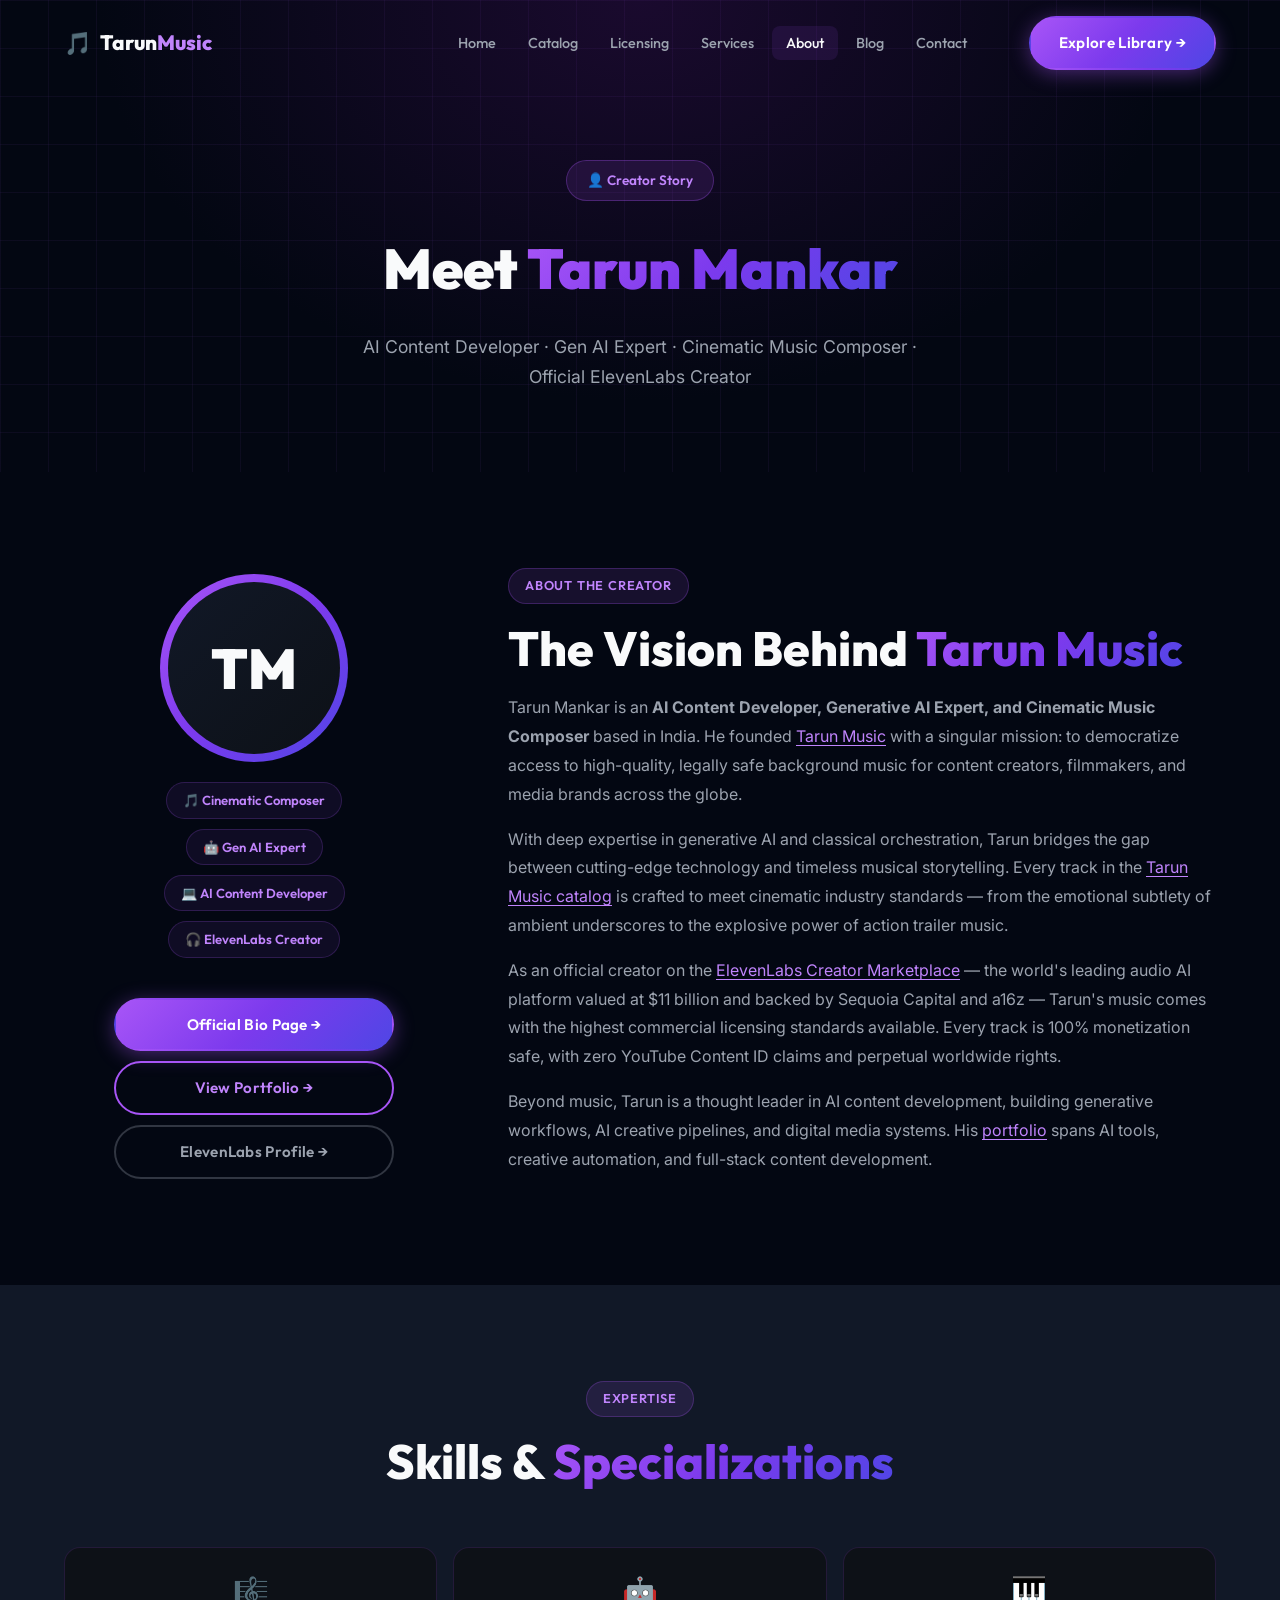
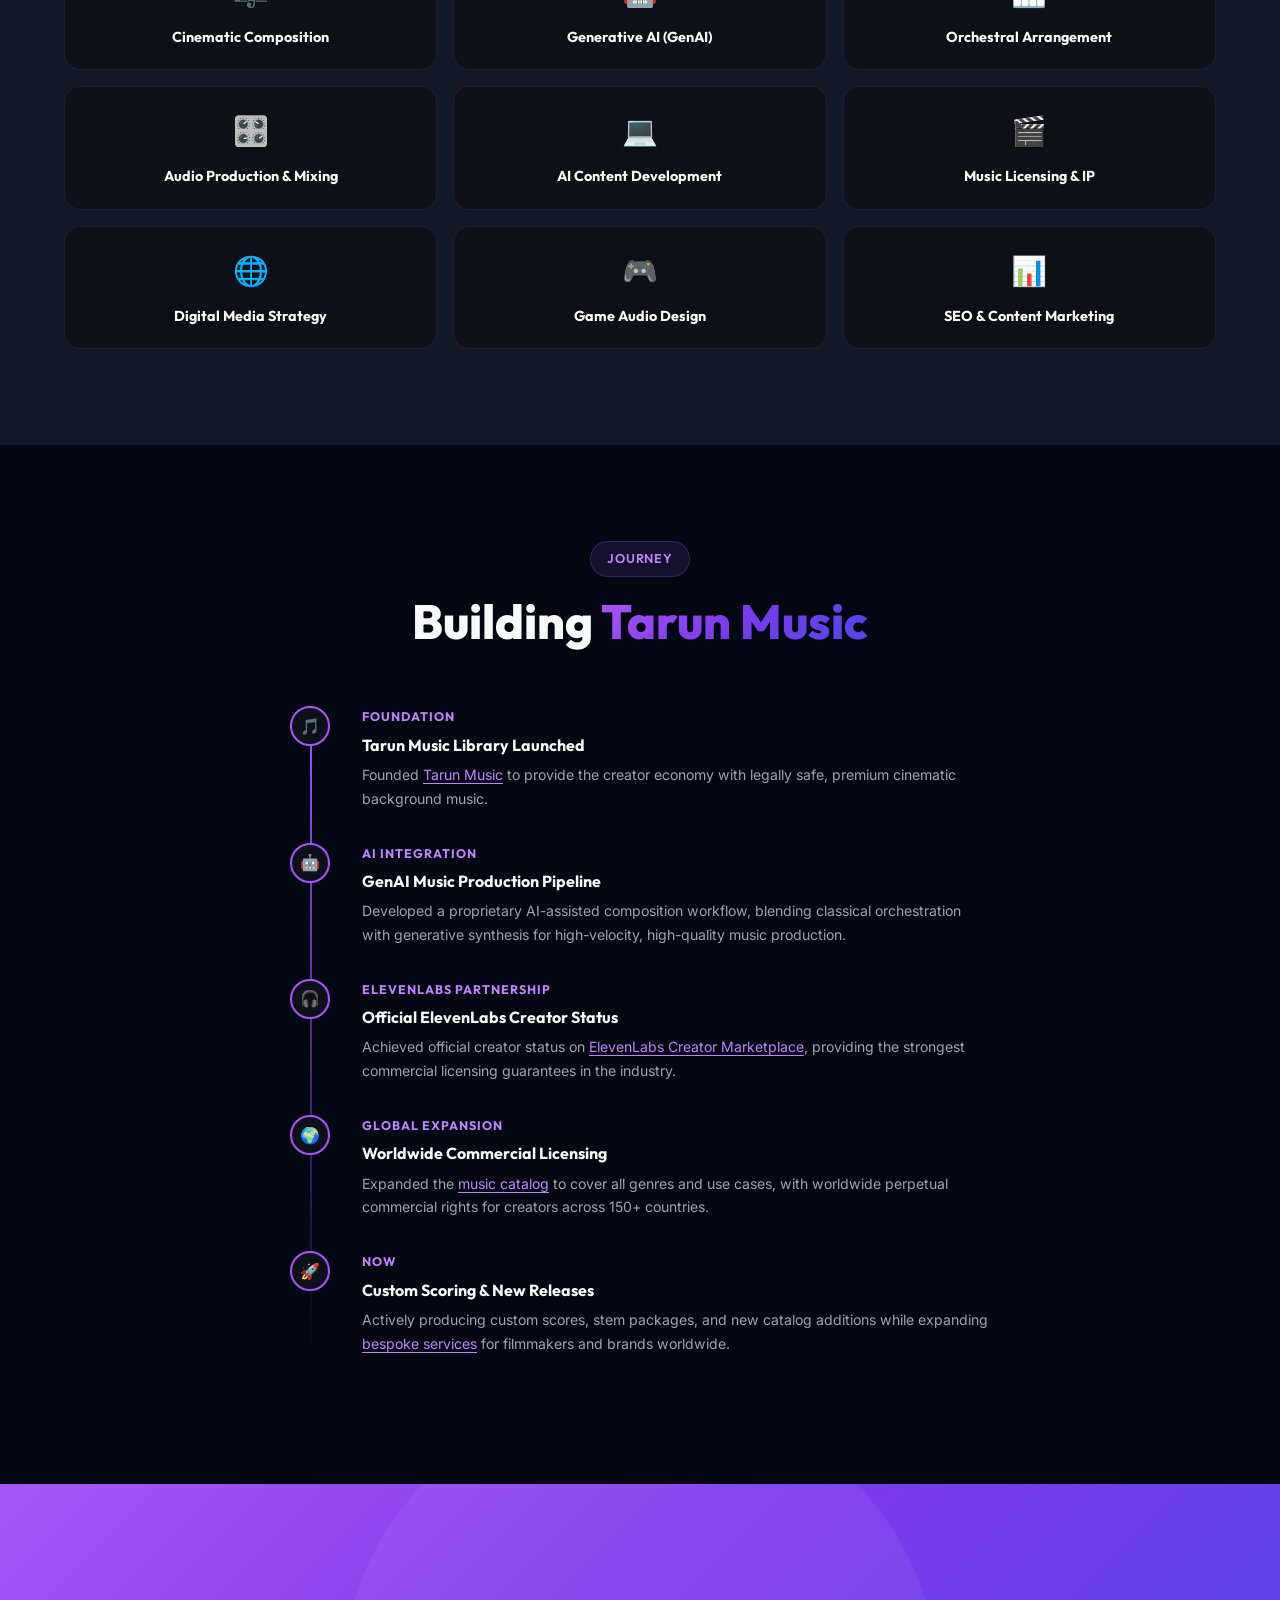
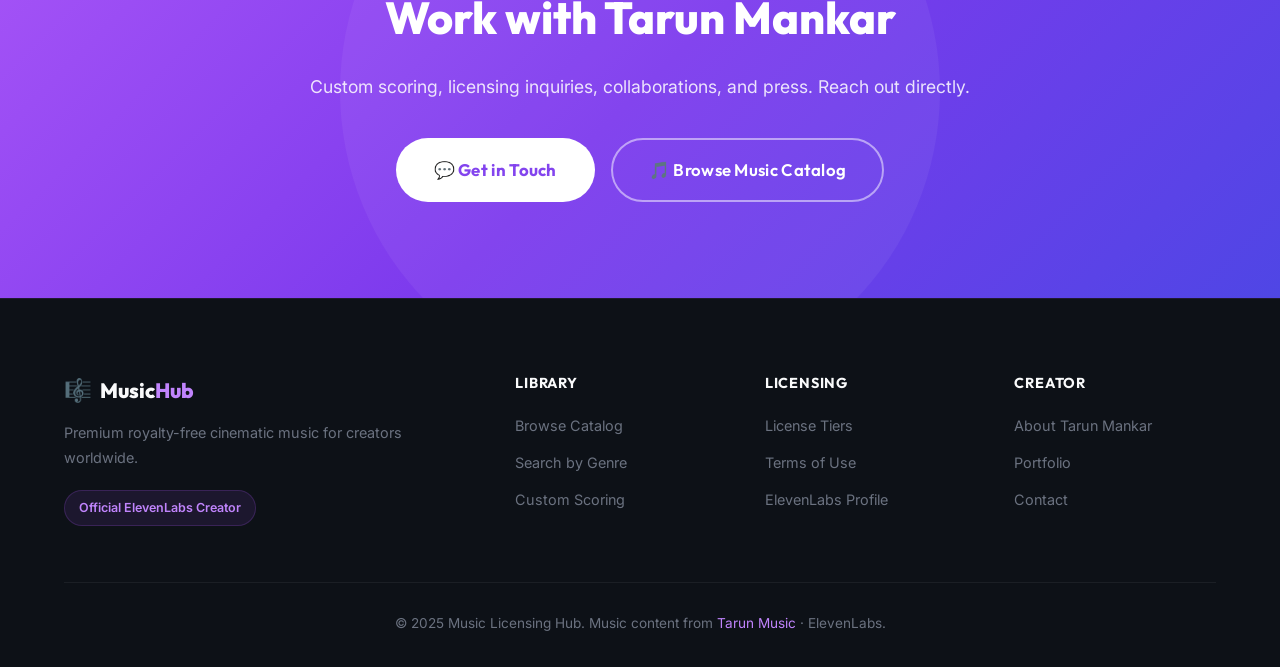
==== commit c94d3b8a: "fix: site brand Music Licensing Hub - logo aur footer updated, Tarun Music sirf reference" ====
--- a/about.html
+++ b/about.html
@@ -249,12 +249,12 @@
   <footer class="footer">
     <div class="container">
       <div class="footer-grid">
-        <div class="footer-brand"><a href="index.html" class="nav-logo"><span class="logo-icon">🎵</span><span class="logo-text">Tarun<span class="logo-accent">Music</span></span></a><p class="footer-tagline">Premium royalty-free cinematic music for creators worldwide.</p><div class="footer-el-badge">Official ElevenLabs Creator</div></div>
+        <div class="footer-brand"><a href="index.html" class="nav-logo"><span class="logo-icon">🎼</span><span class="logo-text">Music<span class="logo-accent">Hub</span></span></a><p class="footer-tagline">Premium royalty-free cinematic music for creators worldwide.</p><div class="footer-el-badge">Official ElevenLabs Creator</div></div>
         <div class="footer-col"><h4 class="footer-heading">Library</h4><ul class="footer-links"><li><a href="https://www.tarunmusic.co.in/catalog" target="_blank" rel="noopener">Browse Catalog</a></li><li><a href="https://www.tarunmusic.co.in/search" target="_blank" rel="noopener">Search by Genre</a></li><li><a href="https://www.tarunmusic.co.in/services" target="_blank" rel="noopener">Custom Scoring</a></li></ul></div>
         <div class="footer-col"><h4 class="footer-heading">Licensing</h4><ul class="footer-links"><li><a href="https://www.tarunmusic.co.in/licensing" target="_blank" rel="noopener">License Tiers</a></li><li><a href="https://www.tarunmusic.co.in/terms" target="_blank" rel="noopener">Terms of Use</a></li><li><a href="https://elevenlabs.io/app/music/explore/creator/LfAdKsiGjPdvt8Qcs1o6" target="_blank" rel="noopener">ElevenLabs Profile</a></li></ul></div>
         <div class="footer-col"><h4 class="footer-heading">Creator</h4><ul class="footer-links"><li><a href="https://www.tarunmusic.co.in/about" target="_blank" rel="noopener">About Tarun Mankar</a></li><li><a href="https://tarunmankar.github.io/" target="_blank" rel="noopener">Portfolio</a></li><li><a href="https://www.tarunmusic.co.in/contact" target="_blank" rel="noopener">Contact</a></li></ul></div>
       </div>
-      <div class="footer-bottom"><p>© 2025 <a href="https://www.tarunmusic.co.in" target="_blank" rel="noopener">Tarun Music</a> by Tarun Mankar. Licensed via ElevenLabs Creator Marketplace.</p></div>
+      <div class="footer-bottom"><p>© 2025 Music Licensing Hub. Music content from <a href="https://www.tarunmusic.co.in" target="_blank" rel="noopener">Tarun Music</a> &middot; ElevenLabs.</p></div>
     </div>
   </footer>
 
--- a/css/style.css
+++ b/css/style.css
@@ -309,14 +309,14 @@
 }
 .hero-title {
   font-family: var(--font-heading);
-  font-size: clamp(2.4rem, 6vw, 4.5rem);
+  font-size: clamp(1.6rem, 3.2vw, 2.6rem);
   font-weight: 900;
-  line-height: 1.1;
+  line-height: 1.25;
   margin-bottom: 24px;
   animation: fadeInUp 0.8s ease 0.2s both;
 }
 .hero-subtitle {
-  font-size: clamp(1rem, 2.5vw, 1.25rem);
+  font-size: clamp(0.88rem, 1.6vw, 1.05rem);
   color: var(--text-secondary);
   max-width: 640px;
   margin: 0 auto 36px;
